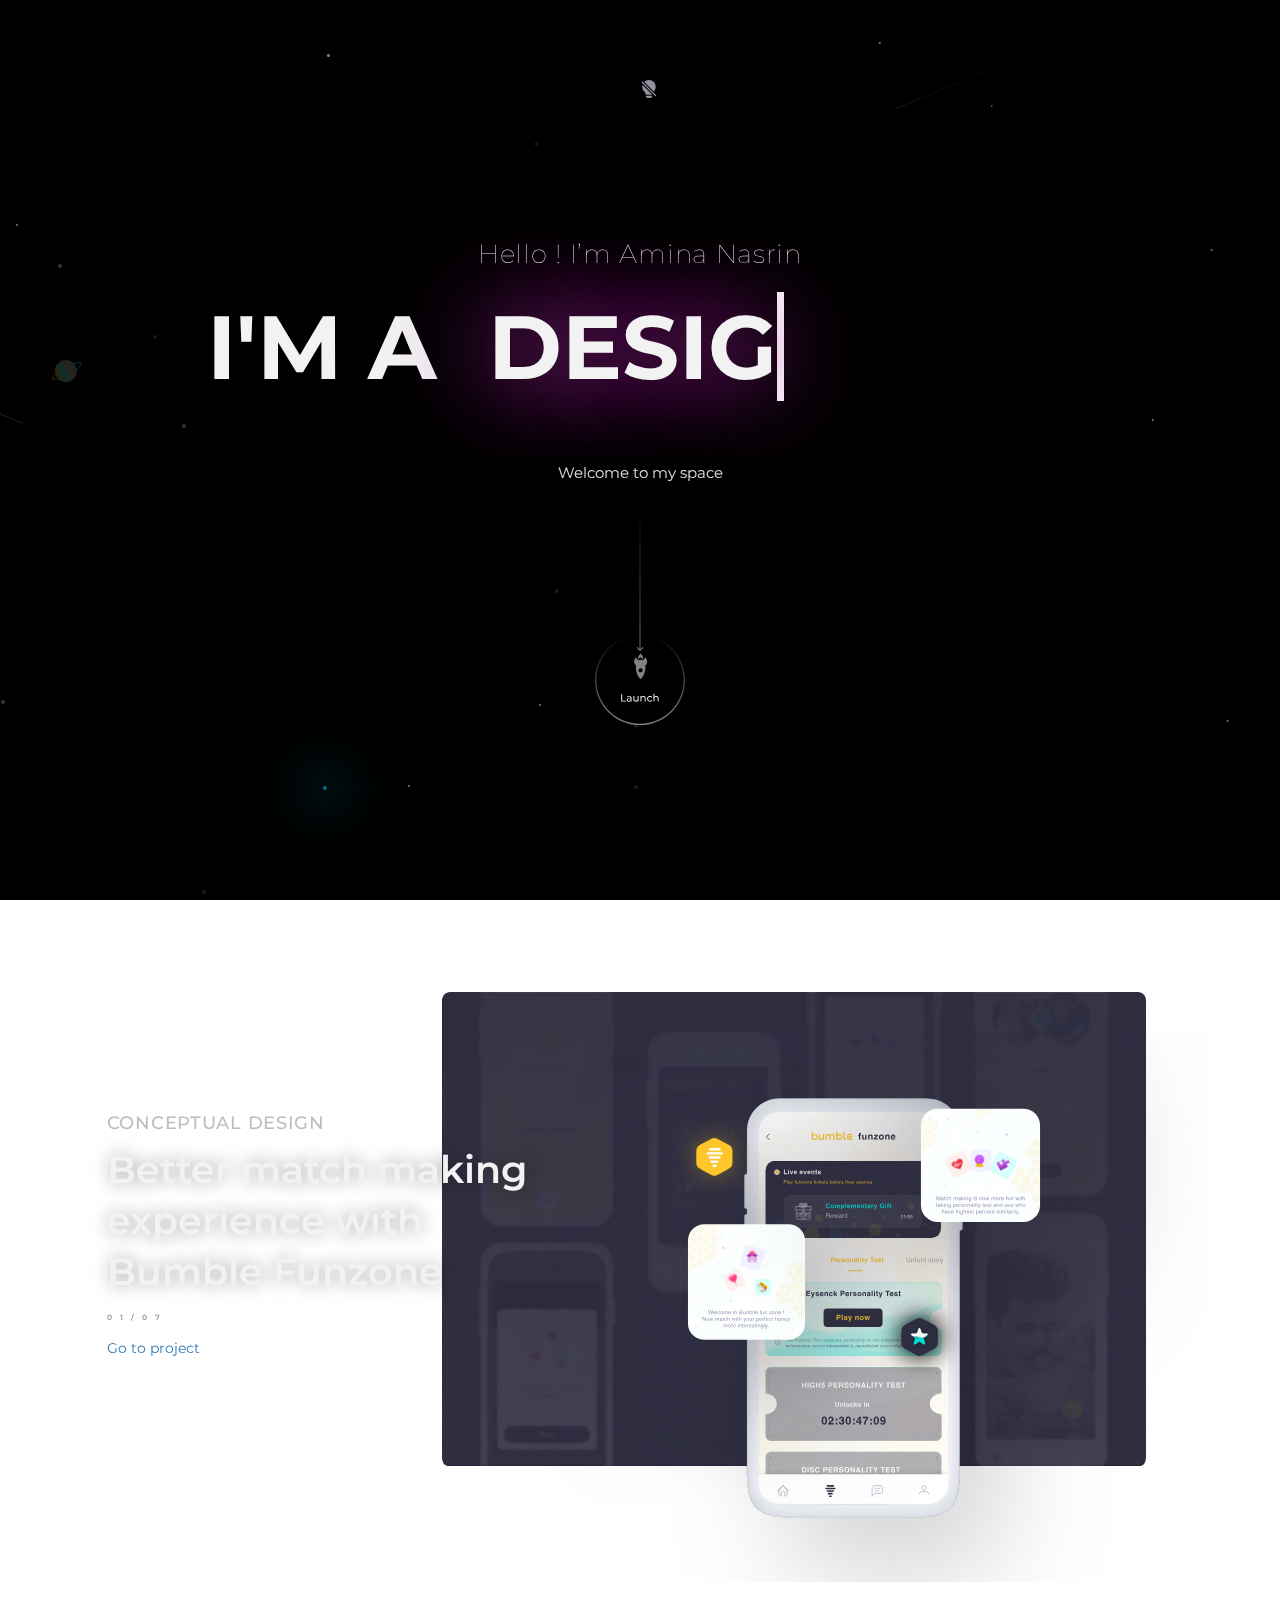
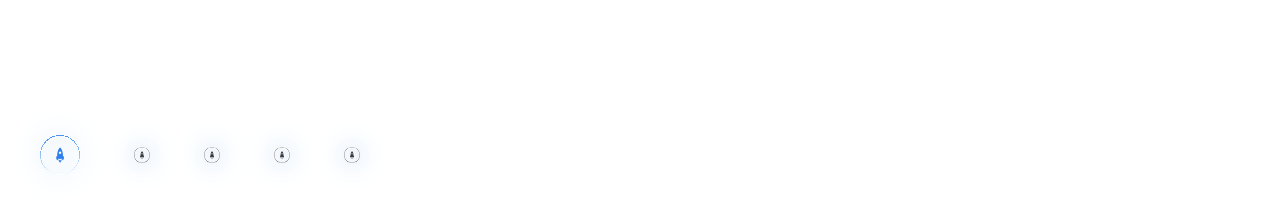
==== index.html @ 250725d2 "design folder change" ====
<!DOCTYPE html>
<html lang="en">
<head>
    <meta charset="UTF-8">
    <meta http-equiv="X-UA-Compatible" content="IE=edge">
    <meta name="viewport" content="width=device-width, initial-scale=1.0">
    <title>Amina Nasrin</title>

    <!-- STYLES -->
    <link rel="stylesheet" href="/styles/style-main.css">
    <link rel="stylesheet" href="/styles/style-background.css">
    <link rel="stylesheet" href="/styles/style-scroll.css">
    <link rel="stylesheet" href="/styles/style-mobile-base.css">
    <link rel="stylesheet" href="/styles/style-tablet-base.css">
    <link rel="stylesheet" href="/styles/style-nav-bar.css">
    <link rel="stylesheet" href="/styles/style-project.css">
</head>
<body>
    <div id="background">
        <img src="/images/Background/Saturn.svg" alt="Saturn" id="saturn">
        <img src="/images/Background/Meteor1.svg" alt="Meteor1" id="meteor1">
        <img src="/images/Background/Meteor2.svg" alt="Meteor2" id="meteor2">
        <img src="/images/Background/Shooting star.svg" alt="Shooting Star" id="shooting-star">
        <img src="/images/Background/Dots.svg" alt="Stars" id="stars">
    </div>
    <div class="container-fluid">
        <div class="page">
            <div class="row"><div class="col-sm-12 negative-space">hide</div></div>
            <div class="row"><div class="col-sm-12 negative-space">hide</div></div>
            <div class="row"><div class="col-sm-12 negative-space">hide</div></div>
            <div class="row mob-hide"><div class="col-sm-12 negative-space">hide</div></div>

            <div class="row">
                <div class="col-sm-5 negative-space bulb">hide</div>
                <div class="col-sm-2 bulb">
                    <center>
                        <img src="/images/Main Page/Bulb/bulb-off.svg" alt="Bulb" id="bulb-off">
                        <img src="/images/Main Page/Bulb/bulb-on.svg" alt="Bulb" id="bulb-on">
                    </center>
                </div>
                <div class="col-sm-5 negative-space bulb">hide</div>
            </div>

            <div class="row"><div class="col-sm-12 negative-space">hide</div></div>
            <div class="row"><div class="col-sm-12 negative-space">hide</div></div>
            <div class="row"><div class="col-sm-12 negative-space">hide</div></div>
            <div class="row"><div class="col-sm-12 negative-space">hide</div></div>
            <div class="row"><div class="col-sm-12 negative-space">hide</div></div>
            <div class="row"><div class="col-sm-12 negative-space">hide</div></div>


            <div class="row tab-show"><div class="col-sm-12 negative-space">hide</div></div>
            <div class="row tab-show"><div class="col-sm-12 negative-space">hide</div></div>
            <div class="row tab-show"><div class="col-sm-12 negative-space">hide</div></div>
            <div class="row tab-show"><div class="col-sm-12 negative-space">hide</div></div>

            <div class="row">
                <div class="col-sm-12">
                    <h3 id="introduction">Hello ! I’m Amina Nasrin</h3>
                </div>
            </div>

            <div class="row mob-hide"> <div class="col-sm-12 negative-space">hide</div></div>
            <div class="row">
                <div class="col-sm-12">
                    <h1 id="about" class="typewrite-container">I'M A<a href="#" style="visibility: hidden;">.</a><span id="designer">
                        <a href="" class="typewrite" data-period="2000" data-type='[ " DESIGNER", " THINKER", " CREATOR" ]'>
                            <span class="wrap"></span>
                        </a>
                    </span></h1>
                </div>
            </div>

            <div class="row"><div class="col-sm-12 negative-space">hide</div></div>
            <div class="row"><div class="col-sm-12 negative-space">hide</div></div>
            <div class="row"><div class="col-sm-12 negative-space">hide</div></div>
            

            <div class="row tab-show"><div class="col-sm-12 negative-space">hide</div></div>
            <div class="row tab-show"><div class="col-sm-12 negative-space">hide</div></div>
            <div class="row tab-show"><div class="col-sm-12 negative-space">hide</div></div>
            <div class="row tab-show"><div class="col-sm-12 negative-space">hide</div></div>
            <div class="row tab-show"><div class="col-sm-12 negative-space">hide</div></div>
            <div class="row tab-show"><div class="col-sm-12 negative-space">hide</div></div>

            <div class="row">
                <div class="col-sm-12">
                    <h6 id="welcome">Welcome to my space</h6>
                </div>
            </div>

            <div class="row">
                <div class="col-sm-12 negative-space">hide</div>
            </div>

            <div class="row">
                <div class="col-sm-12">
                    <div class="launcher">
                        <img src="/images/Main Page/Scroll.svg" alt="Scroll" id="scroll-group" class="scroll">
                        <img src="/images/Main Page/Rocket.svg" alt="Rocket" id="rocket" class="scroll">
                    </div>
                </div>
            </div>
        </div>
        
        <div class="page">
            <div class="row"><div class="col-sm-12 negative-space">hide</div></div>
            <div class="row"><div class="col-sm-12 negative-space">hide</div></div>
            
            <div class="row">
                <div class="col-sm-3" id="nav-bar">
                    <img src="/images/Profile Picture/profile pic.png" alt="profile picture" id="profile-pic">
                    <p><span id="name">Amina Nasrin</span><br> <span id="designation">USER EXPERIENCE DESIGNER</span></p>
                </div>
            </div>
            <div class="projects-container">

                <div class="projects">

                    <!-- PROJECT 1 -->
                    <div class="row project-card">
                         
                        
                            <div class="col-sm-1 negative-space">hide</div>
                            
                            <div class="col-sm-3">
                                <div class="row"><div class="col-sm-12 negative-space">hide</div></div>
                                <div class="row"><div class="col-sm-12 negative-space">hide</div></div>
                                <div class="row"><div class="col-sm-12 negative-space">hide</div></div>
                                <div class="row"><div class="col-sm-12 negative-space">hide</div></div>
                                <div class="row"><div class="col-sm-12 negative-space">hide</div></div>
                            
                            
                                <div class="row"><div class="col-sm-12 negative-space">hide</div></div>

                                <div class="row">
                                    <p id="project-name">CONCEPTUAL DESIGN</p>
                                </div>
                                <div class="row">
                                    <p id="project-desc">Better match making <br>experience with <br>Bumble Funzone</p>
                                </div>
                                <div class="row">
                                    <p id="project-no"><span>01</span>/<span>07</span></p>
                                </div>
                                <div class="row">
                                    <a href="/projects/toesith/main.html">Go to project</a>
                                </div>
                                <div class="row"><div class="col-sm-12 negative-space">hide</div></div>
                            </div>
                            <div class="col-sm-7">
                                <div class="col-sm-13">
                                    <div id="pics">
                                        <img src="/images/Project Page/Bumble/base2.png" alt="base" id="base-image">
                                        <div class="col-sm-3"></div>
                                        <div class="col-sm-6">
                                            <img src="/images/Project Page/Bumble/Mobile.svg" alt="base" id="background-image">
                                            <img src="/images/Project Page/Bumble/Pic 1.svg" alt="pic1" id="pic1">
                                            <img src="/images/Project Page/Bumble/Pic 2.svg" alt="pic2" id="pic2" class="toesmith-pic2">
                                            <img src="/images/Project Page/Bumble/Pic 3.svg" alt="pic3" id="pic3">
                                            <img src="/images/Project Page/Bumble/Pic 4.svg" alt="pic4" id="pic4">
                                            <img src="/images/Project Page/Toesmith/Pic 5.png" alt="pic5" id="pic5">
                                        </div>
                                        <div class="col-sm-3"></div>
                                    </div>
                                </div>
                            </div>
                            <div class="col-sm-1 negative-space">hide</div>
                        </div>
                    </div>
                    
                </div>   
            </div>
                    
            <div class="row">
                <div class="col-sm-7">
                    <img src="/images/Project Page/Nav-big-rocket.svg" alt="rocket" class="nav-rocket-curr" id="p1" onclick="changeProject('p1', 'CONCEPTUAL DESIGN', 'Newton classroom', '<span>01</span>/<span>07</span>', '/images/Project Page/Bumble/base2.png', '/images/Project Page/Bumble/Mobile.svg', '/images/Project Page/Bumble/Pic 1.svg', '/images/Project Page/Bumble/Pic 2.svg', '/images/Project Page/Bumble/Pic 3.svg', '/images/Project Page/Bumble/Pic 4.svg')">
                    <img src="/images/Project Page/Nav-small-rocket.svg" alt="rocket" class="nav-rocket" id="p2" onclick="changeProject('p2', 'CONCEPTUAL DESIGN', 'Mindlofe', '<span>02</span>/<span>07</span>', '/images/Project Page/base2.png', '/images/Project Page/Mobile.svg', '/images/Project Page/Pic 2.svg', '/images/Project Page/Pic 4.svg', '/images/Project Page/Pic 3.svg', '/images/Project Page/Pic 1.svg')">
                    <img src="/images/Project Page/Nav-small-rocket.svg" alt="rocket" class="nav-rocket" id="p3" onclick="changeProject('p3', 'CONCEPTUAL DESIGN', 'An advanced learning <br>experience with <br>Udemy learner board', '<span>03</span>/<span>07</span>,', '/images/Project Page/base2.png', '/images/Project Page/Udemy/Udemy background image.png', '/images/Project Page/Pic 1.svg', '/images/Project Page/Pic 2.svg', '/images/Project Page/Pic 3.svg', '/images/Project Page/Pic 4.svg')">
                    <img src="/images/Project Page/Nav-small-rocket.svg" alt="rocket" class="nav-rocket" id="p4" onclick="changeProject('p4', 'CONCEPTUAL DESIGN', 'Enlivening the <br>customized shopping <br>experience of Toesmith', '<span>04</span>/<span>07</span>,', '/images/Project Page/Toesmith/Toesmith base.png', '/images/Project Page/Toesmith/Mobile.png', '/images/Project Page/Toesmith/Pic 1.png', '/images/Project Page/Toesmith/Pic 4.png', '/images/Project Page/Toesmith/Pic 3.png', '/images/Project Page/Toesmith/Pic 2.png')">
                    <img src="/images/Project Page/Nav-small-rocket.svg" alt="rocket" class="nav-rocket" id="p5" onclick="changeProject('p5', 'CONCEPTUAL DESIGN', 'Better match making <br>experience with <br>Bumble Funzone', '<span>05</span>/<span>07</span>,', '/images/Project Page/Bumble/base2.png', '/images/Project Page/Bumble/Mobile.svg', '/images/Project Page/Bumble/Pic 1.svg', '/images/Project Page/Bumble/Pic 2.svg', '/images/Project Page/Bumble/Pic 3.svg', '/images/Project Page/Bumble/Pic 4.svg')">
                    <!-- <img src="/images/Project Page/Nav-small-rocket.svg" alt="rocket" class="nav-rocket" id="p6" onclick="changeProject('p6', 'THETA DESIGN', 'Not so better match making <br>experience with <br>Bumble Funzone', '<span>06</span>/<span>07</span>')">
                    <img src="/images/Project Page/Nav-small-rocket.svg" alt="rocket" class="nav-rocket" id="p7" onclick="changeProject('p7', 'HOLA DESIGN', 'Not so better match making <br>experience with <br> Funzone', '<span>07</span>/<span>07</span>')"> -->

                </div>
                <!-- <div class="col-sm-3 negative-space">hide</div> -->
                <div class="col-sm-2">
                </div>
            </div>
        </div>
    </div>
</body>
</html>
<!-- SCRIPTS -->
<script src="/scripts/meteor.js"></script>
<script src="/scripts/typewrite-effect.js"></script>
<script src="/scripts/navbar-effect.js"></script>
<script src="/scripts/projectToggle.js"></script>



<!-- BOOTSTRAP -->
<link rel="stylesheet" href="https://maxcdn.bootstrapcdn.com/bootstrap/3.4.1/css/bootstrap.min.css">
<script src="https://ajax.googleapis.com/ajax/libs/jquery/3.5.1/jquery.min.js"></script>
<script src="https://maxcdn.bootstrapcdn.com/bootstrap/3.4.1/js/bootstrap.min.js"></script>

<!-- FONT -->
<link rel="preconnect" href="https://fonts.googleapis.com">
<link rel="preconnect" href="https://fonts.gstatic.com" crossorigin>
<link href="https://fonts.googleapis.com/css2?family=Montserrat:wght@300;600&display=swap" rel="stylesheet">
---- styles/style-main.css ----
*{
    font-family: 'Montserrat';
    padding: 0;
    margin: 0;
    box-sizing: border-box;
    --primary-color : #F2F2F2;
}

body{
    overflow-x: hidden;
}

.one{
    border: 2px solid yellow;
}
.two{
    border: 2px solid pink;
}
.three{
    border: 2px solid green;
}
.four{
    border: 2px solid orchid;
}
.five{
    border: 2px solid teal;
}
.page{
    height: 100vh;
    max-width: 100vw;
    /* border: 2px solid red; */
}

.tab-show{
    display: none;
}

.negative-space{
    visibility: hidden;
}

#bulb-on{
    position: absolute;
    max-width: 1vw;
    left: 51%;
    opacity: 0;
    transition: opacity 0.5s, transform 0.5s;
    transition-timing-function: ease-in-out;
}

#bulb-off{
    position: absolute;
    max-width: 1.4vw;
    z-index: 99;
    opacity: 1;
    transition: opacity 0.5s, transform 0.5s;
    transition-timing-function: ease-in;
}


#bulb-off:hover + #bulb-on{
    opacity: 1;
    transform: translateY(-5px);
}

#bulb-off:hover{
    opacity: 0;
    transform: translateY(-5px);
}

@keyframes bulb-hover{
    from{
        opacity: 0;
    }
    to{
        opacity: 1;
    }
}


#introduction{
    font-style: normal;
    font-weight: 100;
    font-size: 2vw;
    color: var(--primary-color);
    letter-spacing: 0.7px;
    text-align: center;
}


#about{
    font-style: normal;
    font-weight: bolder;
    font-size: 7vw;
    color: var(--primary-color);
    margin-top: 1.5vh;
    left: 15vw;
    display: inline;
}

#welcome{
    font-style: normal;
    font-weight: 400;
    font-size: 1.2vw;
    line-height: 171px;
    color: #E0E0E0;
    line-height: 1vw;
    text-align: center;
    animation: welcomeSpace 2s infinite;
}


@keyframes welcomeSpace{
    50%{
        transform: scale(0.99);
        opacity: 0.7;
    }
}

#introduction, #about, #welcome{
    position: relative;
}

.typewrite, .typewrite:hover{
    text-shadow: 5px 5px 100px #a32c9bde, -5px -5px 100px #a32c9bde;
    color: var(--primary-color);
    text-decoration: none;
}




.scroll{
    max-width: 10vh;
}

.launcher{
    display: flex; justify-content: center;
} 

#rocket{
    position: absolute;
    top: 16vh;
    max-width: 3vh;
    animation: scroll 1s ease-in-out infinite alternate;
}

@keyframes scroll{
    0%{
        top: 16vh;
    }
    100%{
        top: 17vh;
    }
}
---- styles/style-background.css ----
#background{
    background-image: url("/images/Background/Noise/Noise10.svg");
    background-color: black;
    position: fixed;
    top: 0;
    left: 0;
    overflow: hidden;
    width: 100vw;
    height: 100vh;
    z-index: -1;
}

#background img{
    opacity: 0.5;
}

#saturn{
    position: fixed;
    top: 40%;
    left: 4%;
    animation: moveSaturn 4s infinite linear alternate-reverse;
}

#meteor1{
    position: fixed;
    top: 40%;
    left: -10%;
    animation: moveMeteor1 2s infinite;
}

#meteor2{
    position: fixed;
    top: 5%;
    left: 70%;
    animation: moveMeteor2 2s infinite;
}

#stars{
    animation: moveStar 250s infinite linear;
}

#shooting-star{
    position: fixed;
    top: 80vh;
    left: 20vw;
    animation: shootingStar 2s infinite;
}

@keyframes moveStar{
    0%{
        transform: rotate(0deg) translateX(100px);
        transform-origin: center;
    }
    100%{
        transform: rotate(360deg) translateX(100px);
        transform-origin: center;
    }

}

@keyframes moveSaturn{
    0%{
        transform: translate(0px, 0px);
        transform-origin: center;
    }
    100%{
        transform: translate(-20px, 20px);
        transform-origin: center;
    }
}

@keyframes moveMeteor1{
    0%{
        transform: translateX(0) translateY(0);
        transform-origin: center;
    }
    100%{
        transform: translateX(90vw) translateY(90vh);
        transform-origin: center;
    }
}

@keyframes moveMeteor2{
    0%{
        transform: translateX(0) translateY(0);
        transform-origin: center;
    }
    100%{
        transform: translateX(-90vw) translateY(90vh);
        transform-origin: center;
    }
}

@keyframes shootingStar{
    50%{
        transform: scale(1.15);
        opacity: 0.6;
    }
}
---- styles/style-scroll.css ----
/* width */
::-webkit-scrollbar { 
    width: 17px;
  }
  
  /* Track */
  ::-webkit-scrollbar-track {
    background: black;
  }
  
  /* Handle */
  ::-webkit-scrollbar-thumb {
    background: rgb(44, 43, 43);
    border-radius: 40px;
    border: 6px solid black;   
  }
  
  /* Handle on hover */
  ::-webkit-scrollbar-thumb:hover {
    background: #555;
  }
---- styles/style-mobile-base.css ----
@media only screen and (max-width: 600px){
    .bulb{
        display: none;
    }

    #introduction{
        font-size: 2.5vh;
    }

    #about{
        font-size: 6vh;
        left: 3vh;
    }

    #welcome{
        font-size: 2vh;
    }

    .mob-hide{
        display: none;
    }
  }
---- styles/style-tablet-base.css ----
@media only screen and (min-width: 600px) and (max-width: 992px) {
    .bulb{
        display: none;
    }

    #introduction{
        font-size: 3vh;
    }

    #about{
        font-size: 8vh;
        left: 3vh;
    }

    #welcome{
        font-size: 2.5vh;
    }

    .tab-show{
        display: block;
    }

  }
---- styles/style-nav-bar.css ----
#nav-bar{
    visibility: hidden;
    display: flex;
}

.show-nav{
    animation: slide-down 00.8s ease-in-out;
}

@keyframes slide-down{
    from{
        top: -40vh;
    }
    to{
        top: 0vh;
    }
}

#profile-pic{
    width: 2.5vw;
    height: 2.5vw;
    border-radius: 50%;
    margin-left: 4vw;
    display: inline;
    
}


#name{
    font-style: normal;
    font-weight: 500;
    font-size: 1.2vw;
    color: #E0E0E0;
    margin-left: 0.5vw;
}

#designation{
    position: relative;
    top: -8px;
    font-style: normal;
    font-weight: normal;
    font-size: 0.5vw;
    letter-spacing: 0.04em;
    color: #aaabba;
    margin-left: 0.5vw;
}
---- styles/style-project.css ----
#project-name{
    font-family: Montserrat;
    font-style: normal;
    font-weight: 500;
    font-size: 18px;
    line-height: 22px;
    letter-spacing: 0.04em;
    color: #BDBDBD;
}

#project-desc{
    width: 40vw;
    font-family: Montserrat;
    font-style: normal;
    font-weight: 600;
    font-size: 3vw;
    line-height: 4vw;
    color: #F2F2F2;
    text-shadow: 1px 0px 19px rgba(0, 0, 0, 0.4);
}

.container-fluid{
    height: 200vh;
    overflow: hidden;
}

#project-no{
    font-style: normal;
    font-weight: 600;
    font-size: 0.6vw;
    line-height: 20px;
    /* identical to box height */

    letter-spacing: 0.8rem;

    color: #9192A0;
}

#pics > img{
    position: absolute;
}

#base-image{
    max-width: 55vw; 
    z-index: -1; 
}

#background-image{
    max-height: 60vh;
    position: absolute;
    left: 50px;
    top: 50px;
}


#pic1{
    position: absolute;
    left: -100px;
    top: 65px;
    max-height: 50vh;
}

#pic2{
    position: absolute;
    left: 255px;
    top: 300px;
    max-height: 10vh;
}

#pic3{
    position: absolute;
    left: 130px;
    top: 40px;
    max-height: 40vh;
}

#pic4{
    position: absolute;
    left: 50px;
    top: 120px;
    max-height: 10vh;
}

#pic5{
    position: absolute;
    right: 30px;
    top: 140px;
    max-height: 10vh;
    visibility: hidden;
}

 #pic1, #pic2, #pic3, #pic4, #pic5{
    animation: move 1.5s ease-in-out infinite alternate;
}

@keyframes move{
    0%{
        transform: translateY(0px);
    }
    100%{
        transform: translateY(4px);
    }
}

.nav-rocket, .nav-rocket-curr{
    position: relative;
    bottom: 10vh;
}

.nav-rocket:hover{
    transform: scale(1.2);
    cursor: pointer;
}

.projects-container{ 
    
     /*body*/
    /* width: 100vw; */
    /* overflow-x: hidden; */
}

.projects{ /*slider*/
    
    /* position: absolute; */
    
    
}

.project-card{  /*slider span*/
    transform-style: preserve-3d;
    /* animation: rotate 30s linear infinite; */
    transform-origin: center;
    position: absolute;
    width: 100vw;

    height: 80vh;
    /* transform: rotateY(calc(var(--i)* 45deg)) translateZ(350px); */

}

@keyframes rotate{
    0%{
        transform: perspective(1000px) rotateY(0deg);
    }
    100%{
        transform: perspective(1000px) rotateY(360deg);
    }
}
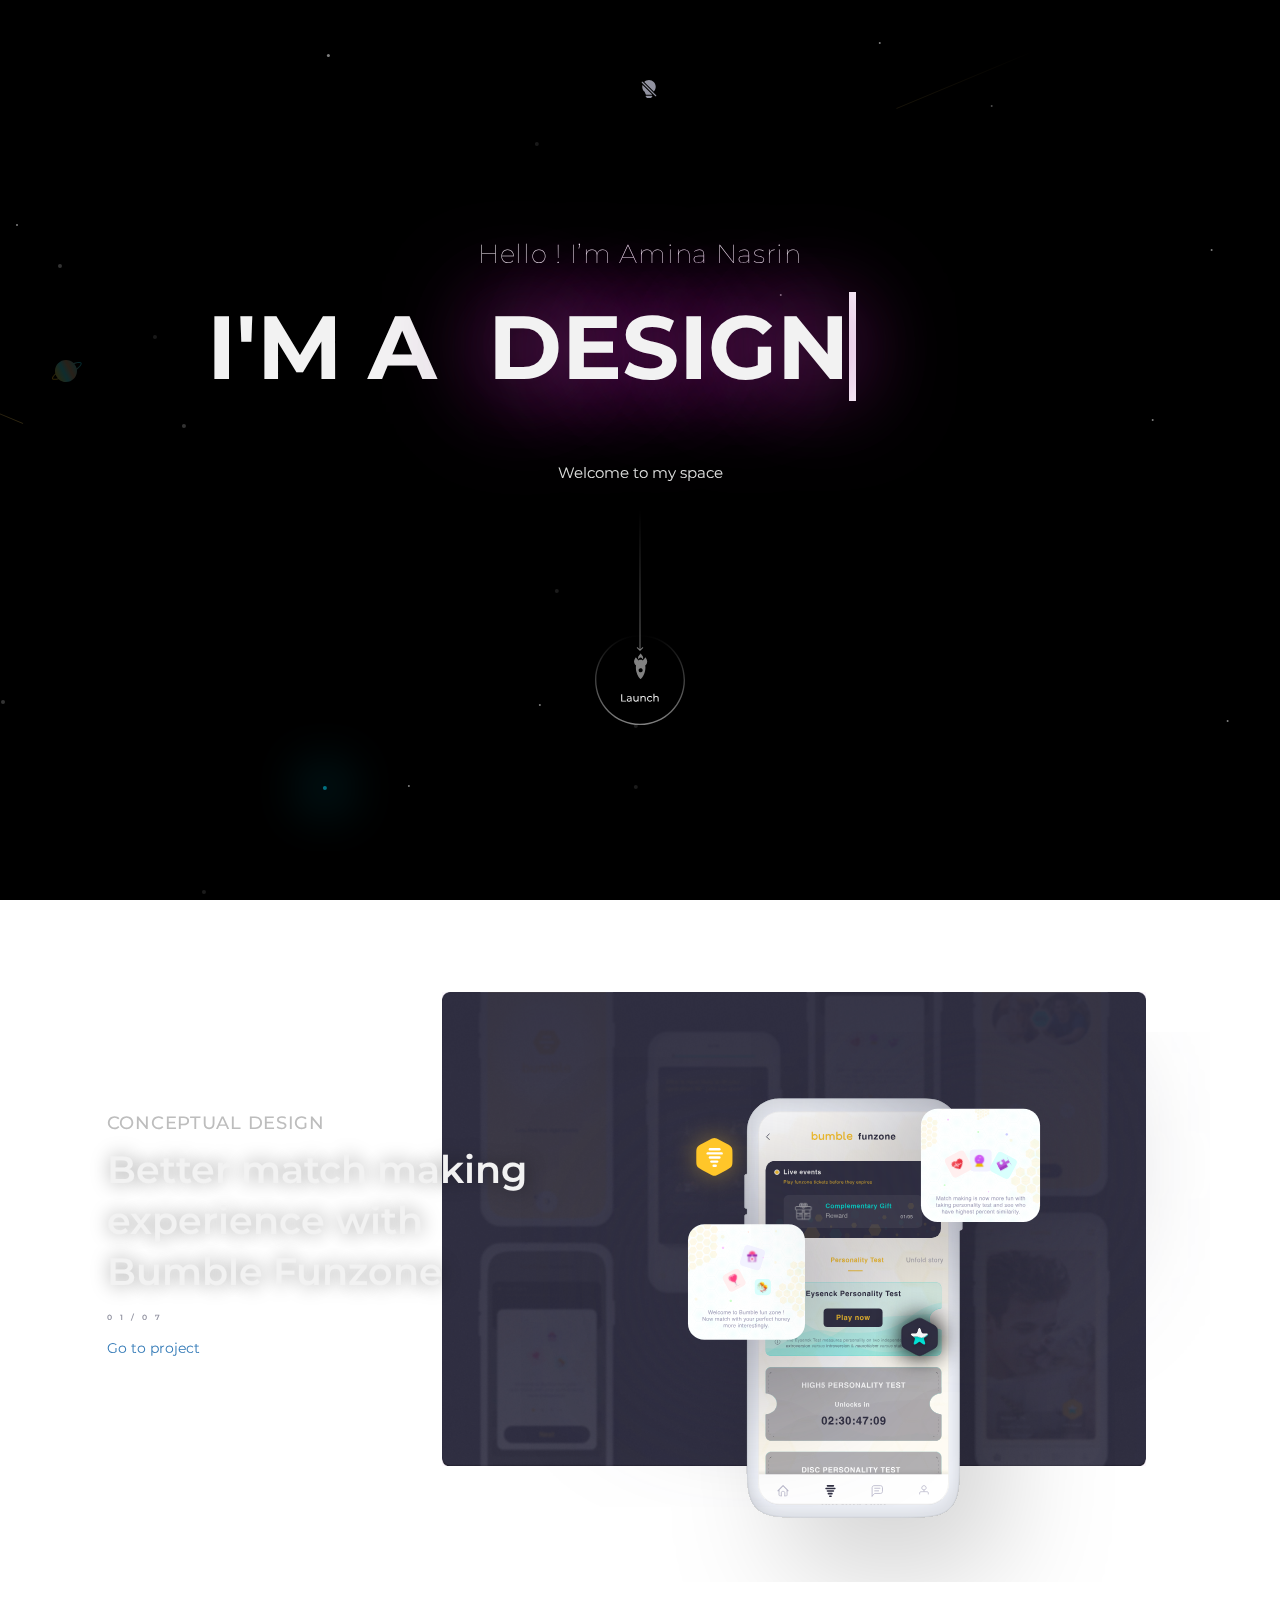
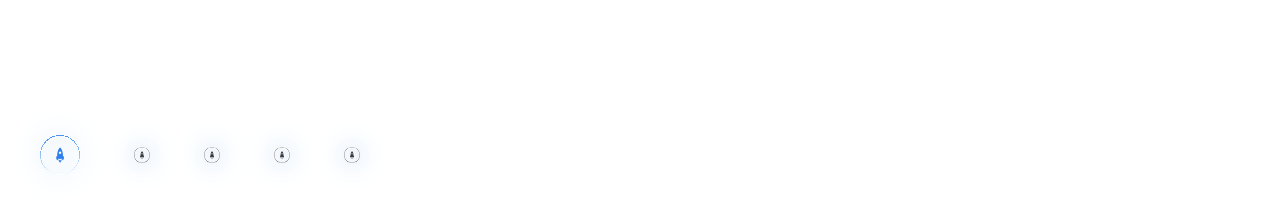
==== commit cecd135c: "changed all url paths" ====
--- a/index.html
+++ b/index.html
@@ -7,21 +7,21 @@
     <title>Amina Nasrin</title>
 
     <!-- STYLES -->
-    <link rel="stylesheet" href="/styles/style-main.css">
-    <link rel="stylesheet" href="/styles/style-background.css">
-    <link rel="stylesheet" href="/styles/style-scroll.css">
-    <link rel="stylesheet" href="/styles/style-mobile-base.css">
-    <link rel="stylesheet" href="/styles/style-tablet-base.css">
-    <link rel="stylesheet" href="/styles/style-nav-bar.css">
-    <link rel="stylesheet" href="/styles/style-project.css">
+    <link rel="stylesheet" href="styles/style-main.css">
+    <link rel="stylesheet" href="styles/style-background.css">
+    <link rel="stylesheet" href="styles/style-scroll.css">
+    <link rel="stylesheet" href="styles/style-mobile-base.css">
+    <link rel="stylesheet" href="styles/style-tablet-base.css">
+    <link rel="stylesheet" href="styles/style-nav-bar.css">
+    <link rel="stylesheet" href="styles/style-project.css">
 </head>
 <body>
     <div id="background">
-        <img src="/images/Background/Saturn.svg" alt="Saturn" id="saturn">
-        <img src="/images/Background/Meteor1.svg" alt="Meteor1" id="meteor1">
-        <img src="/images/Background/Meteor2.svg" alt="Meteor2" id="meteor2">
-        <img src="/images/Background/Shooting star.svg" alt="Shooting Star" id="shooting-star">
-        <img src="/images/Background/Dots.svg" alt="Stars" id="stars">
+        <img src="images/Background/Saturn.svg" alt="Saturn" id="saturn">
+        <img src="images/Background/Meteor1.svg" alt="Meteor1" id="meteor1">
+        <img src="images/Background/Meteor2.svg" alt="Meteor2" id="meteor2">
+        <img src="images/Background/Shooting star.svg" alt="Shooting Star" id="shooting-star">
+        <img src="images/Background/Dots.svg" alt="Stars" id="stars">
     </div>
     <div class="container-fluid">
         <div class="page">
@@ -34,8 +34,8 @@
                 <div class="col-sm-5 negative-space bulb">hide</div>
                 <div class="col-sm-2 bulb">
                     <center>
-                        <img src="/images/Main Page/Bulb/bulb-off.svg" alt="Bulb" id="bulb-off">
-                        <img src="/images/Main Page/Bulb/bulb-on.svg" alt="Bulb" id="bulb-on">
+                        <img src="images/Main Page/Bulb/bulb-off.svg" alt="Bulb" id="bulb-off">
+                        <img src="images/Main Page/Bulb/bulb-on.svg" alt="Bulb" id="bulb-on">
                     </center>
                 </div>
                 <div class="col-sm-5 negative-space bulb">hide</div>
@@ -96,8 +96,8 @@
             <div class="row">
                 <div class="col-sm-12">
                     <div class="launcher">
-                        <img src="/images/Main Page/Scroll.svg" alt="Scroll" id="scroll-group" class="scroll">
-                        <img src="/images/Main Page/Rocket.svg" alt="Rocket" id="rocket" class="scroll">
+                        <img src="images/Main Page/Scroll.svg" alt="Scroll" id="scroll-group" class="scroll">
+                        <img src="images/Main Page/Rocket.svg" alt="Rocket" id="rocket" class="scroll">
                     </div>
                 </div>
             </div>
@@ -109,7 +109,7 @@
             
             <div class="row">
                 <div class="col-sm-3" id="nav-bar">
-                    <img src="/images/Profile Picture/profile pic.png" alt="profile picture" id="profile-pic">
+                    <img src="images/Profile Picture/profile pic.png" alt="profile picture" id="profile-pic">
                     <p><span id="name">Amina Nasrin</span><br> <span id="designation">USER EXPERIENCE DESIGNER</span></p>
                 </div>
             </div>
@@ -143,22 +143,22 @@
                                     <p id="project-no"><span>01</span>/<span>07</span></p>
                                 </div>
                                 <div class="row">
-                                    <a href="/projects/toesith/main.html">Go to project</a>
+                                    <a href="projects/toesith/main.html">Go to project</a>
                                 </div>
                                 <div class="row"><div class="col-sm-12 negative-space">hide</div></div>
                             </div>
                             <div class="col-sm-7">
                                 <div class="col-sm-13">
                                     <div id="pics">
-                                        <img src="/images/Project Page/Bumble/base2.png" alt="base" id="base-image">
+                                        <img src="images/Project Page/Bumble/base2.png" alt="base" id="base-image">
                                         <div class="col-sm-3"></div>
                                         <div class="col-sm-6">
-                                            <img src="/images/Project Page/Bumble/Mobile.svg" alt="base" id="background-image">
-                                            <img src="/images/Project Page/Bumble/Pic 1.svg" alt="pic1" id="pic1">
-                                            <img src="/images/Project Page/Bumble/Pic 2.svg" alt="pic2" id="pic2" class="toesmith-pic2">
-                                            <img src="/images/Project Page/Bumble/Pic 3.svg" alt="pic3" id="pic3">
-                                            <img src="/images/Project Page/Bumble/Pic 4.svg" alt="pic4" id="pic4">
-                                            <img src="/images/Project Page/Toesmith/Pic 5.png" alt="pic5" id="pic5">
+                                            <img src="images/Project Page/Bumble/Mobile.svg" alt="base" id="background-image">
+                                            <img src="images/Project Page/Bumble/Pic 1.svg" alt="pic1" id="pic1">
+                                            <img src="images/Project Page/Bumble/Pic 2.svg" alt="pic2" id="pic2" class="toesmith-pic2">
+                                            <img src="images/Project Page/Bumble/Pic 3.svg" alt="pic3" id="pic3">
+                                            <img src="images/Project Page/Bumble/Pic 4.svg" alt="pic4" id="pic4">
+                                            <img src="images/Project Page/Toesmith/Pic 5.png" alt="pic5" id="pic5">
                                         </div>
                                         <div class="col-sm-3"></div>
                                     </div>
@@ -173,13 +173,13 @@
                     
             <div class="row">
                 <div class="col-sm-7">
-                    <img src="/images/Project Page/Nav-big-rocket.svg" alt="rocket" class="nav-rocket-curr" id="p1" onclick="changeProject('p1', 'CONCEPTUAL DESIGN', 'Newton classroom', '<span>01</span>/<span>07</span>', '/images/Project Page/Bumble/base2.png', '/images/Project Page/Bumble/Mobile.svg', '/images/Project Page/Bumble/Pic 1.svg', '/images/Project Page/Bumble/Pic 2.svg', '/images/Project Page/Bumble/Pic 3.svg', '/images/Project Page/Bumble/Pic 4.svg')">
-                    <img src="/images/Project Page/Nav-small-rocket.svg" alt="rocket" class="nav-rocket" id="p2" onclick="changeProject('p2', 'CONCEPTUAL DESIGN', 'Mindlofe', '<span>02</span>/<span>07</span>', '/images/Project Page/base2.png', '/images/Project Page/Mobile.svg', '/images/Project Page/Pic 2.svg', '/images/Project Page/Pic 4.svg', '/images/Project Page/Pic 3.svg', '/images/Project Page/Pic 1.svg')">
-                    <img src="/images/Project Page/Nav-small-rocket.svg" alt="rocket" class="nav-rocket" id="p3" onclick="changeProject('p3', 'CONCEPTUAL DESIGN', 'An advanced learning <br>experience with <br>Udemy learner board', '<span>03</span>/<span>07</span>,', '/images/Project Page/base2.png', '/images/Project Page/Udemy/Udemy background image.png', '/images/Project Page/Pic 1.svg', '/images/Project Page/Pic 2.svg', '/images/Project Page/Pic 3.svg', '/images/Project Page/Pic 4.svg')">
-                    <img src="/images/Project Page/Nav-small-rocket.svg" alt="rocket" class="nav-rocket" id="p4" onclick="changeProject('p4', 'CONCEPTUAL DESIGN', 'Enlivening the <br>customized shopping <br>experience of Toesmith', '<span>04</span>/<span>07</span>,', '/images/Project Page/Toesmith/Toesmith base.png', '/images/Project Page/Toesmith/Mobile.png', '/images/Project Page/Toesmith/Pic 1.png', '/images/Project Page/Toesmith/Pic 4.png', '/images/Project Page/Toesmith/Pic 3.png', '/images/Project Page/Toesmith/Pic 2.png')">
-                    <img src="/images/Project Page/Nav-small-rocket.svg" alt="rocket" class="nav-rocket" id="p5" onclick="changeProject('p5', 'CONCEPTUAL DESIGN', 'Better match making <br>experience with <br>Bumble Funzone', '<span>05</span>/<span>07</span>,', '/images/Project Page/Bumble/base2.png', '/images/Project Page/Bumble/Mobile.svg', '/images/Project Page/Bumble/Pic 1.svg', '/images/Project Page/Bumble/Pic 2.svg', '/images/Project Page/Bumble/Pic 3.svg', '/images/Project Page/Bumble/Pic 4.svg')">
-                    <!-- <img src="/images/Project Page/Nav-small-rocket.svg" alt="rocket" class="nav-rocket" id="p6" onclick="changeProject('p6', 'THETA DESIGN', 'Not so better match making <br>experience with <br>Bumble Funzone', '<span>06</span>/<span>07</span>')">
-                    <img src="/images/Project Page/Nav-small-rocket.svg" alt="rocket" class="nav-rocket" id="p7" onclick="changeProject('p7', 'HOLA DESIGN', 'Not so better match making <br>experience with <br> Funzone', '<span>07</span>/<span>07</span>')"> -->
+                    <img src="images/Project Page/Nav-big-rocket.svg" alt="rocket" class="nav-rocket-curr" id="p1" onclick="changeProject('p1', 'CONCEPTUAL DESIGN', 'Newton classroom', '<span>01</span>/<span>07</span>', '/images/Project Page/Bumble/base2.png', '/images/Project Page/Bumble/Mobile.svg', '/images/Project Page/Bumble/Pic 1.svg', '/images/Project Page/Bumble/Pic 2.svg', '/images/Project Page/Bumble/Pic 3.svg', '/images/Project Page/Bumble/Pic 4.svg')">
+                    <img src="images/Project Page/Nav-small-rocket.svg" alt="rocket" class="nav-rocket" id="p2" onclick="changeProject('p2', 'CONCEPTUAL DESIGN', 'Mindlofe', '<span>02</span>/<span>07</span>', '/images/Project Page/base2.png', '/images/Project Page/Mobile.svg', '/images/Project Page/Pic 2.svg', '/images/Project Page/Pic 4.svg', '/images/Project Page/Pic 3.svg', '/images/Project Page/Pic 1.svg')">
+                    <img src="images/Project Page/Nav-small-rocket.svg" alt="rocket" class="nav-rocket" id="p3" onclick="changeProject('p3', 'CONCEPTUAL DESIGN', 'An advanced learning <br>experience with <br>Udemy learner board', '<span>03</span>/<span>07</span>,', '/images/Project Page/base2.png', '/images/Project Page/Udemy/Udemy background image.png', '/images/Project Page/Pic 1.svg', '/images/Project Page/Pic 2.svg', '/images/Project Page/Pic 3.svg', '/images/Project Page/Pic 4.svg')">
+                    <img src="images/Project Page/Nav-small-rocket.svg" alt="rocket" class="nav-rocket" id="p4" onclick="changeProject('p4', 'CONCEPTUAL DESIGN', 'Enlivening the <br>customized shopping <br>experience of Toesmith', '<span>04</span>/<span>07</span>,', '/images/Project Page/Toesmith/Toesmith base.png', '/images/Project Page/Toesmith/Mobile.png', '/images/Project Page/Toesmith/Pic 1.png', '/images/Project Page/Toesmith/Pic 4.png', '/images/Project Page/Toesmith/Pic 3.png', '/images/Project Page/Toesmith/Pic 2.png')">
+                    <img src="images/Project Page/Nav-small-rocket.svg" alt="rocket" class="nav-rocket" id="p5" onclick="changeProject('p5', 'CONCEPTUAL DESIGN', 'Better match making <br>experience with <br>Bumble Funzone', '<span>05</span>/<span>07</span>,', '/images/Project Page/Bumble/base2.png', '/images/Project Page/Bumble/Mobile.svg', '/images/Project Page/Bumble/Pic 1.svg', '/images/Project Page/Bumble/Pic 2.svg', '/images/Project Page/Bumble/Pic 3.svg', '/images/Project Page/Bumble/Pic 4.svg')">
+                    <!-- <img src="images/Project Page/Nav-small-rocket.svg" alt="rocket" class="nav-rocket" id="p6" onclick="changeProject('p6', 'THETA DESIGN', 'Not so better match making <br>experience with <br>Bumble Funzone', '<span>06</span>/<span>07</span>')">
+                    <img src="images/Project Page/Nav-small-rocket.svg" alt="rocket" class="nav-rocket" id="p7" onclick="changeProject('p7', 'HOLA DESIGN', 'Not so better match making <br>experience with <br> Funzone', '<span>07</span>/<span>07</span>')"> -->
 
                 </div>
                 <!-- <div class="col-sm-3 negative-space">hide</div> -->
@@ -191,10 +191,10 @@
 </body>
 </html>
 <!-- SCRIPTS -->
-<script src="/scripts/meteor.js"></script>
-<script src="/scripts/typewrite-effect.js"></script>
-<script src="/scripts/navbar-effect.js"></script>
-<script src="/scripts/projectToggle.js"></script>
+<script src="scripts/meteor.js"></script>
+<script src="scripts/typewrite-effect.js"></script>
+<script src="scripts/navbar-effect.js"></script>
+<script src="scripts/projectToggle.js"></script>
 
 
 
